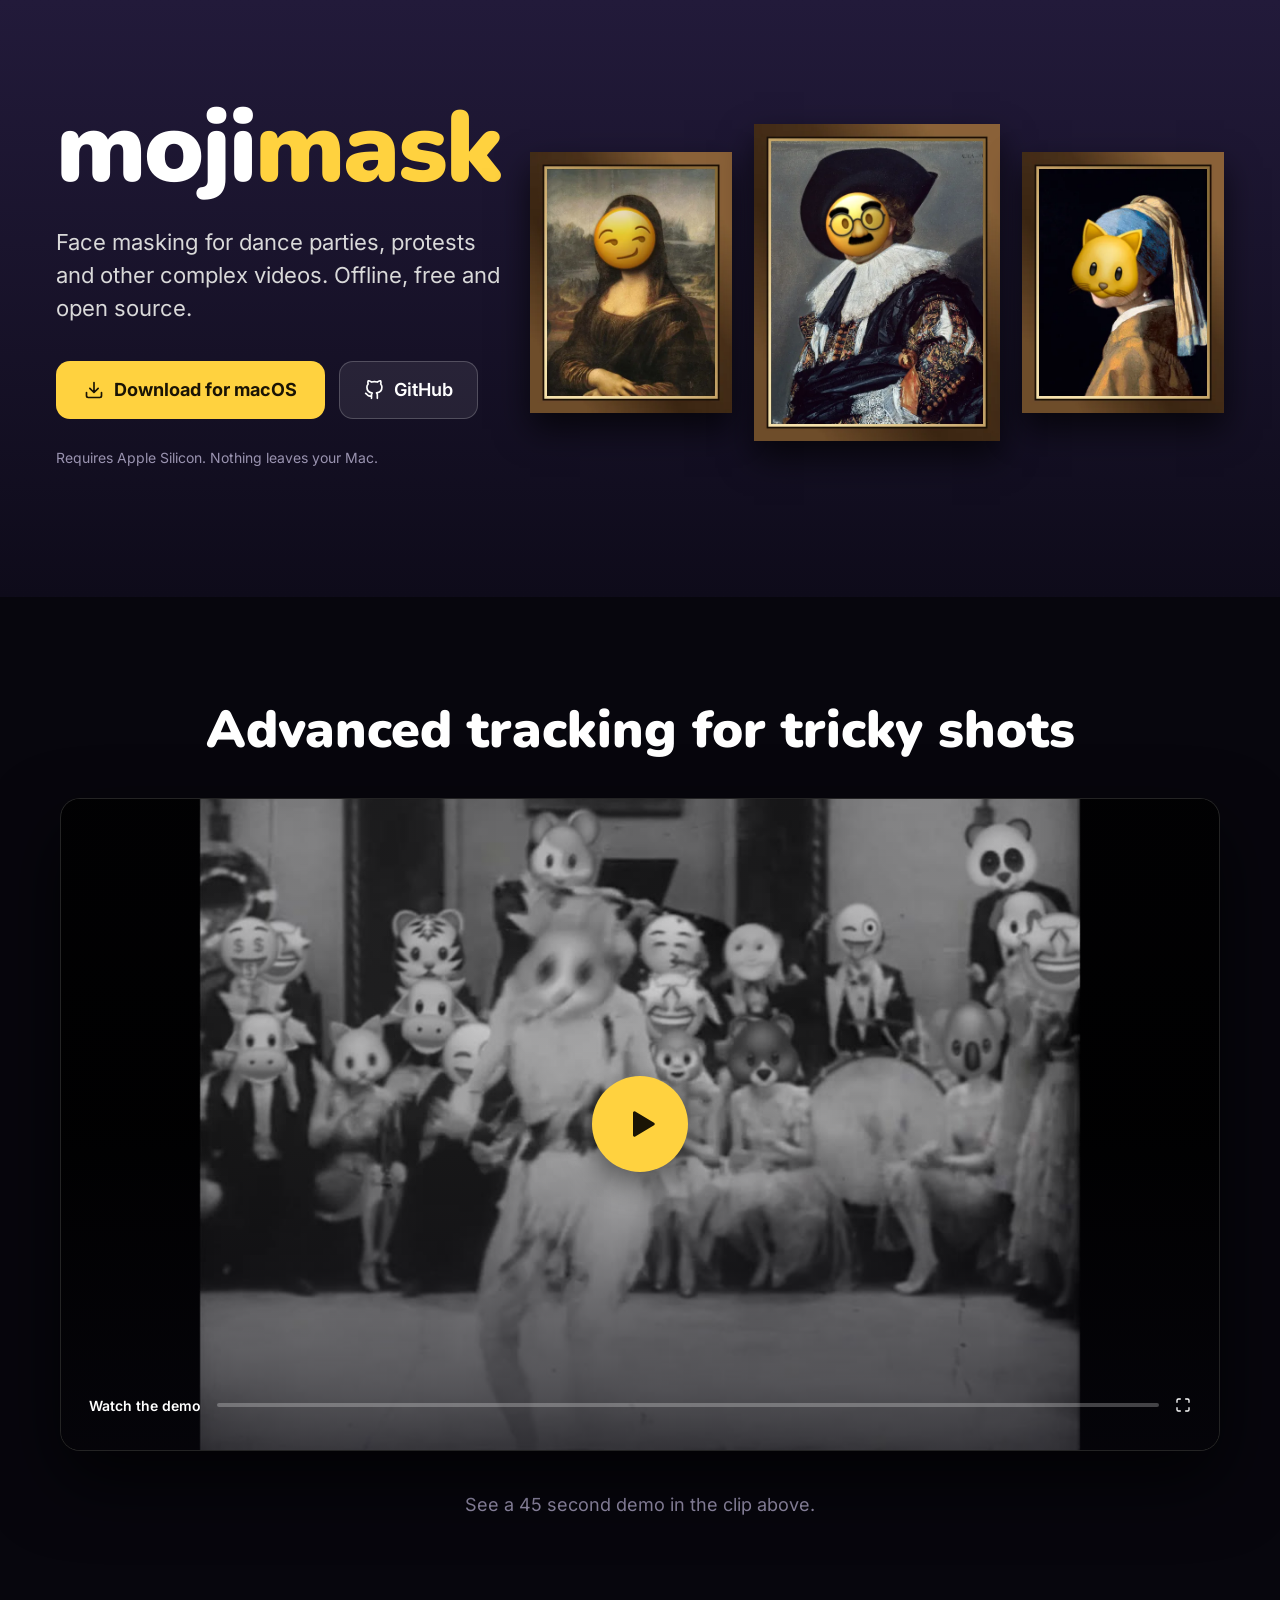
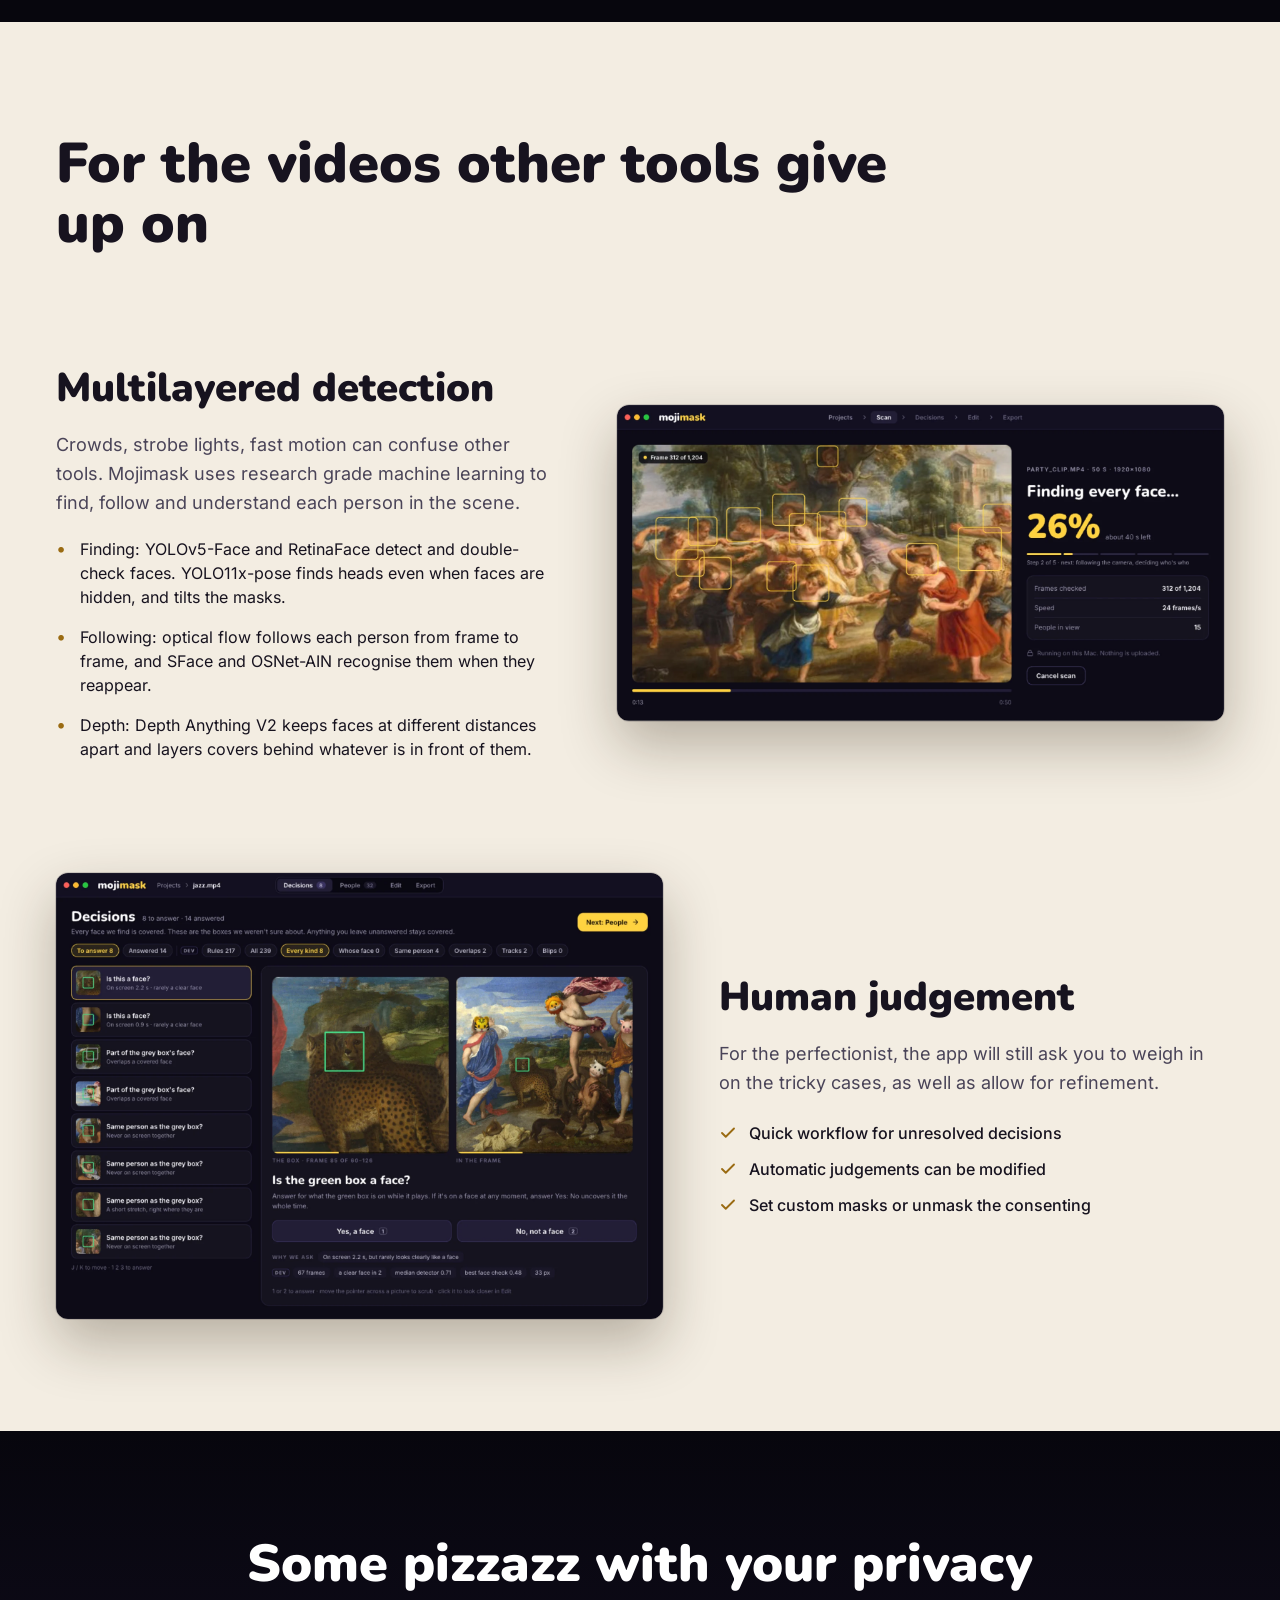
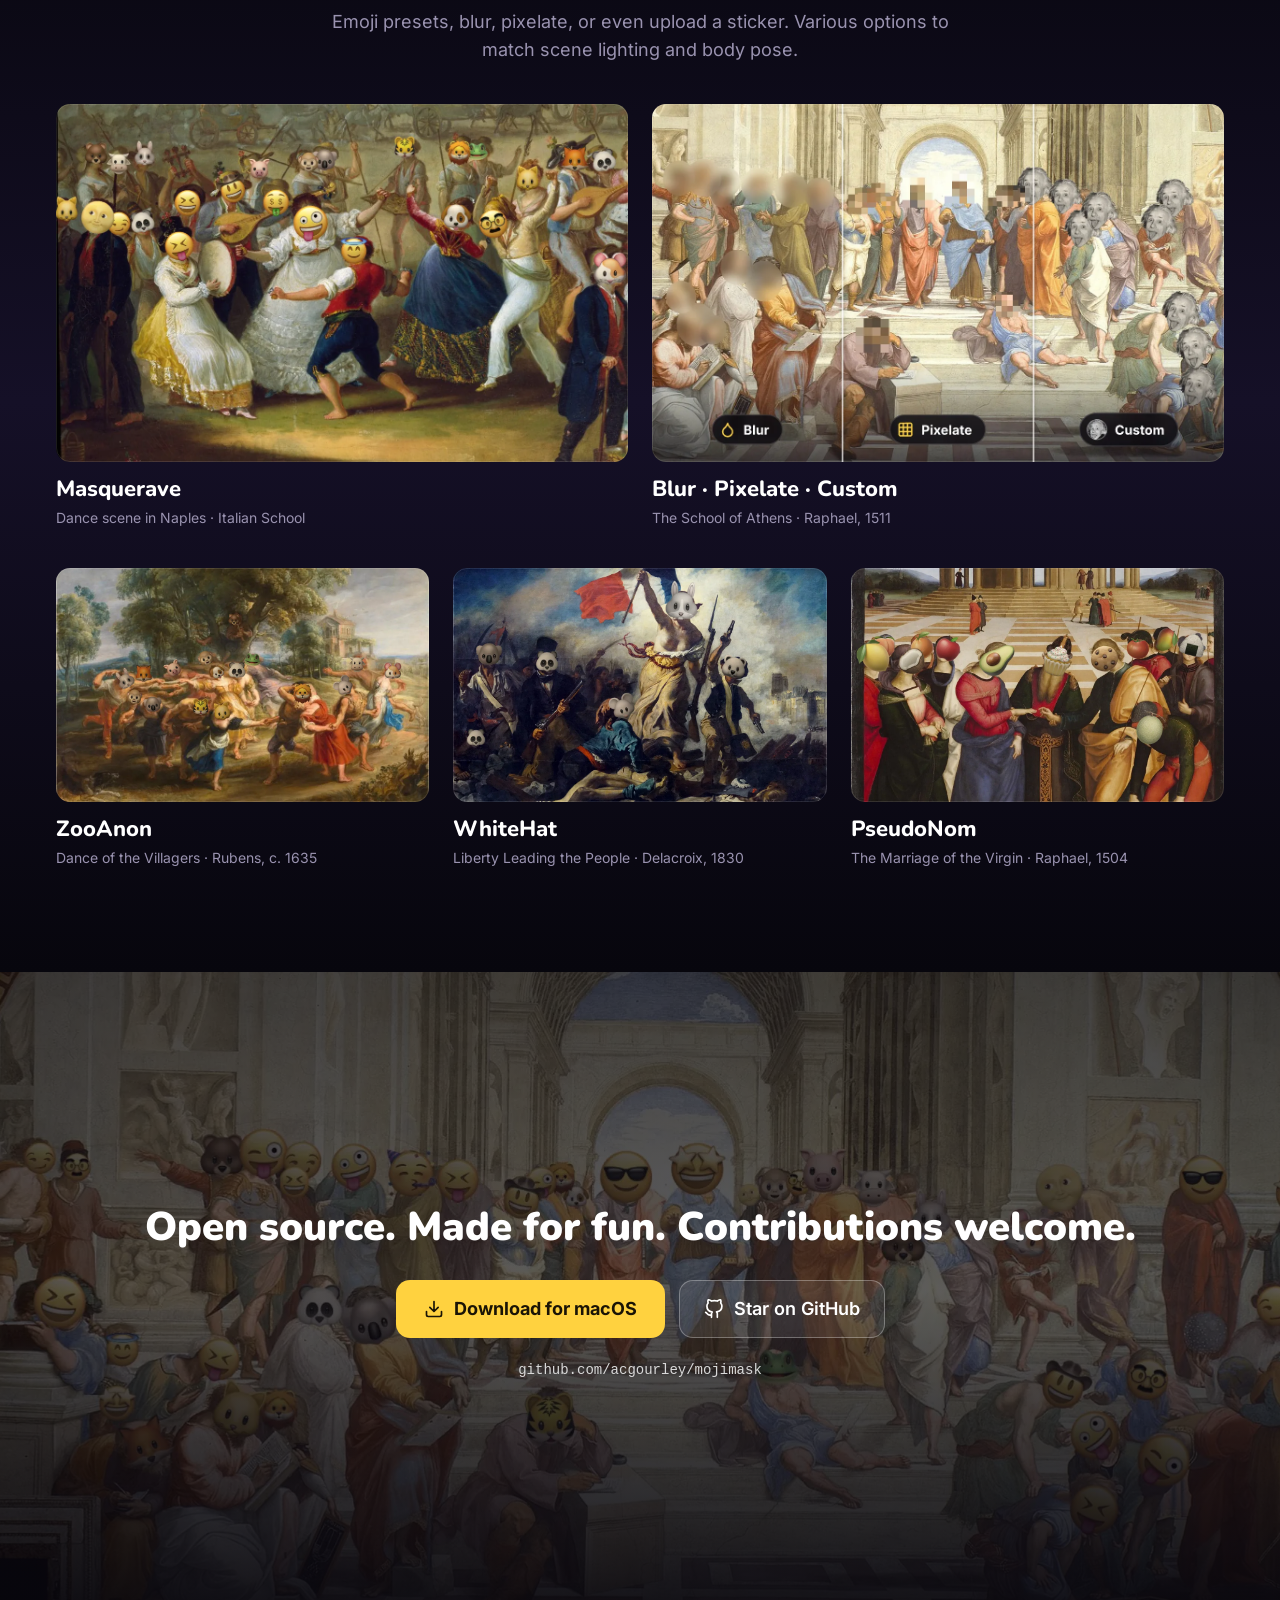
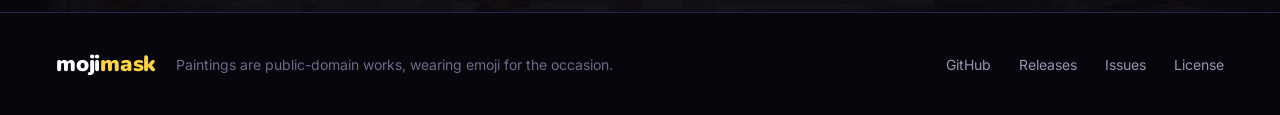
==== docs/index.html @ 40d9670f "Website: a GitHub Pages site in docs/, built from the "Website Spec" design docs/ holds a static pag" ====
<!doctype html>
<html lang="en">
<head>
  <meta charset="utf-8">
  <meta name="viewport" content="width=device-width, initial-scale=1">
  <title>mojimask: face masking for complex videos</title>
  <meta name="description" content="Face masking for dance parties, protests and other complex videos. Offline, free and open source.">
  <meta name="theme-color" content="#07060D">
  <meta property="og:title" content="mojimask">
  <meta property="og:description" content="Face masking for dance parties, protests and other complex videos. Offline, free and open source.">
  <meta property="og:image" content="img/disguise-masquerave.webp">
  <link rel="preload" href="fonts/Nunito.woff2" as="font" type="font/woff2" crossorigin>
  <link rel="stylesheet" href="style.css">
</head>
<body>

<svg width="0" height="0" style="position:absolute" aria-hidden="true">
  <symbol id="i-download" viewBox="0 0 24 24"><path d="M12 15V3M21 15v4a2 2 0 0 1-2 2H5a2 2 0 0 1-2-2v-4M7 10l5 5 5-5"/></symbol>
  <symbol id="i-github" viewBox="0 0 24 24"><path d="M9 19c-5 1.5-5-2.5-7-3m14 6v-3.87a3.37 3.37 0 0 0-.94-2.61c3.14-.35 6.44-1.54 6.44-7A5.44 5.44 0 0 0 20 4.77 5.07 5.07 0 0 0 19.91 1S18.73.65 16 2.48a13.38 13.38 0 0 0-7 0C6.27.65 5.09 1 5.09 1A5.07 5.07 0 0 0 5 4.77a5.44 5.44 0 0 0-1.5 3.78c0 5.42 3.3 6.61 6.44 7A3.37 3.37 0 0 0 9 18.13V22"/></symbol>
  <symbol id="i-check" viewBox="0 0 24 24"><path d="M20 6 9 17l-5-5"/></symbol>
  <symbol id="i-play" viewBox="0 0 24 24"><path d="M6 4.5v15a1 1 0 0 0 1.5.86l12.5-7.5a1 1 0 0 0 0-1.72L7.5 3.64A1 1 0 0 0 6 4.5Z"/></symbol>
  <symbol id="i-max" viewBox="0 0 24 24"><path d="M8 3H5a2 2 0 0 0-2 2v3M21 8V5a2 2 0 0 0-2-2h-3M3 16v3a2 2 0 0 0 2 2h3M16 21h3a2 2 0 0 0 2-2v-3"/></symbol>
</svg>

<header class="hero">
  <div class="wrap hero-body">
    <div class="hero-copy">
      <h1 class="wordmark" aria-label="mojimask">moji<b>mask</b></h1>
      <p class="subline">Face masking for dance parties, protests and other complex videos. Offline, free and open source.</p>
      <div class="actions">
        <a class="btn btn-primary" href="https://github.com/acgourley/mojimask/releases/latest">
          <svg class="icon"><use href="#i-download"/></svg>Download for macOS</a>
        <a class="btn btn-ghost" href="https://github.com/acgourley/mojimask">
          <svg class="icon"><use href="#i-github"/></svg>GitHub</a>
      </div>
      <p class="note">Requires Apple Silicon. Nothing leaves your Mac.</p>
    </div>
    <div class="gallery" aria-hidden="true">
      <img class="framed" src="img/hero-mona.webp" width="226" height="292" alt="">
      <img class="framed framed-big" src="img/hero-cavalier.webp" width="274" height="353" alt="">
      <img class="framed" src="img/hero-pearl.webp" width="226" height="292" alt="">
    </div>
  </div>
</header>

<main>
  <section class="video-section">
    <div class="wrap center">
      <h2 class="title">Advanced tracking for tricky shots</h2>
      <div class="player" id="player">
        <video id="demo" preload="none" playsinline poster="media/jazz-walkthrough-poster.jpg">
          <source src="media/jazz-walkthrough.mp4" type="video/mp4">
        </video>
        <button class="player-cover" id="play" type="button" aria-label="Play the 45 second demo">
          <span class="play-btn"><svg><use href="#i-play"/></svg></span>
          <span class="player-bar">
            <span class="player-label">Watch the demo</span>
            <span class="player-track"></span>
            <svg class="icon-sm"><use href="#i-max"/></svg>
          </span>
        </button>
      </div>
      <p class="caption">See a 45 second demo in the clip above.</p>
    </div>
  </section>

  <section class="features">
    <div class="wrap">
      <h2 class="features-title">For the videos other tools give up on</h2>

      <div class="feature">
        <div class="feature-copy">
          <h3>Multilayered detection</h3>
          <p class="feature-body">Crowds, strobe lights, fast motion can confuse other tools. Mojimask uses research grade machine learning to find, follow and understand each person in the scene.</p>
          <ul class="points">
            <li>Finding: YOLOv5-Face and RetinaFace detect and double-check faces. YOLO11x-pose finds heads even when faces are hidden, and tilts the masks.</li>
            <li>Following: optical flow follows each person from frame to frame, and SFace and OSNet-AIN recognise them when they reappear.</li>
            <li>Depth: Depth Anything V2 keeps faces at different distances apart and layers covers behind whatever is in front of them.</li>
          </ul>
        </div>
        <img class="shot" src="img/feature-scan.webp" width="680" height="353" loading="lazy"
             alt="The scan step: boxes on every dancer's face in a Rubens painting, 26% done">
      </div>

      <div class="feature feature-flip">
        <img class="shot" src="img/feature-decisions.webp" width="680" height="500" loading="lazy"
             alt="The Decisions step: two crops side by side, asking whether they are the same person">
        <div class="feature-copy">
          <h3>Human judgement</h3>
          <p class="feature-body">For the perfectionist, the app will still ask you to weigh in on the tricky cases, as well as allow for refinement.</p>
          <ul class="checks">
            <li><svg class="icon"><use href="#i-check"/></svg>Quick workflow for unresolved decisions</li>
            <li><svg class="icon"><use href="#i-check"/></svg>Automatic judgements can be modified</li>
            <li><svg class="icon"><use href="#i-check"/></svg>Set custom masks or unmask the consenting</li>
          </ul>
        </div>
      </div>
    </div>
  </section>

  <section class="disguises">
    <div class="wrap">
      <div class="center">
        <h2 class="title">Some pizzazz with your privacy</h2>
        <p class="lede">Emoji presets, blur, pixelate, or even upload a sticker. Various options to match scene lighting and body pose.</p>
      </div>
      <div class="grid grid-2">
        <figure class="disguise">
          <img src="img/disguise-masquerave.webp" width="612" height="383" loading="lazy" alt="A tarantella dance scene, every face covered by a smiling emoji">
          <figcaption><strong>Masquerave</strong><span>Dance scene in Naples · Italian School</span></figcaption>
        </figure>
        <figure class="disguise">
          <img src="img/disguise-blur-pixelate-custom.webp" width="612" height="383" loading="lazy" alt="The School of Athens in three stripes: blurred faces, pixelated faces, and one custom face on every head">
          <figcaption><strong>Blur · Pixelate · Custom</strong><span>The School of Athens · Raphael, 1511</span></figcaption>
        </figure>
      </div>
      <div class="grid grid-3">
        <figure class="disguise">
          <img src="img/disguise-zooanon.webp" width="400" height="250" loading="lazy" alt="Rubens' villagers dancing with animal emoji faces">
          <figcaption><strong>ZooAnon</strong><span>Dance of the Villagers · Rubens, c. 1635</span></figcaption>
        </figure>
        <figure class="disguise">
          <img src="img/disguise-whitehat.webp" width="400" height="250" loading="lazy" alt="Liberty Leading the People with white animal emoji faces">
          <figcaption><strong>WhiteHat</strong><span>Liberty Leading the People · Delacroix, 1830</span></figcaption>
        </figure>
        <figure class="disguise">
          <img src="img/disguise-pseudonom.webp" width="400" height="250" loading="lazy" alt="The Marriage of the Virgin with fruit and food emoji faces">
          <figcaption><strong>PseudoNom</strong><span>The Marriage of the Virgin · Raphael, 1504</span></figcaption>
        </figure>
      </div>
    </div>
  </section>

  <section class="cta">
    <div class="wrap center cta-content">
      <h2 class="cta-title">Open source. Made for fun. Contributions welcome.</h2>
      <div class="actions">
        <a class="btn btn-primary" href="https://github.com/acgourley/mojimask/releases/latest">
          <svg class="icon"><use href="#i-download"/></svg>Download for macOS</a>
        <a class="btn btn-ghost btn-ghost-strong" href="https://github.com/acgourley/mojimask">
          <svg class="icon"><use href="#i-github"/></svg>Star on GitHub</a>
      </div>
      <a class="repo" href="https://github.com/acgourley/mojimask">github.com/acgourley/mojimask</a>
    </div>
  </section>
</main>

<footer class="footer">
  <div class="wrap footer-body">
    <div class="footer-brand">
      <span class="wordmark wordmark-sm">moji<b>mask</b></span>
      <span class="footer-note">Paintings are public-domain works, wearing emoji for the occasion.</span>
    </div>
    <nav class="footer-links">
      <a href="https://github.com/acgourley/mojimask">GitHub</a>
      <a href="https://github.com/acgourley/mojimask/releases">Releases</a>
      <a href="https://github.com/acgourley/mojimask/issues">Issues</a>
      <a href="https://github.com/acgourley/mojimask/blob/main/LICENSE">License</a>
    </nav>
  </div>
</footer>

<script>
  (function () {
    var video = document.getElementById("demo"), cover = document.getElementById("play");
    cover.addEventListener("click", function () {
      cover.hidden = true;
      video.controls = true;
      video.play();
    });
  })();
</script>
</body>
</html>
---- docs/style.css ----
/* mojimask's website. Built from the "Website Spec" board in the mojimask pen.dev design.
   Fonts are the app's own (web/fonts, SIL OFL): Nunito for headings and the wordmark, Inter for text. */
@font-face { font-family: "Nunito"; font-weight: 200 1000; font-display: swap; src: url("fonts/Nunito.woff2") format("woff2"); }
@font-face { font-family: "Inter"; font-weight: 100 900; font-display: swap; src: url("fonts/Inter.woff2") format("woff2"); }

:root {
  color-scheme: dark;
  --bg: #07060D;
  --text: #FFFFFF; --soft: #D9D9D9; --dim: #9A93B0; --faint: #6F6988; --line: #2A2540;
  --accent: #FFD23F; --ink: #1A1405;
  --paper: #F3EDE2; --paper-ink: #17131F; --paper-body: #4A4458; --paper-mark: #9A6B12;
  --display: "Nunito", ui-rounded, "SF Pro Rounded", -apple-system, sans-serif;
  --body: "Inter", -apple-system, BlinkMacSystemFont, "Segoe UI", sans-serif;
  --mono: ui-monospace, "SF Mono", Menlo, monospace;
  --gutter: 96px;
}
* { box-sizing: border-box; }
html, body { margin: 0; }
body { background: var(--bg); color: var(--text); font: 16px/1.5 var(--body); -webkit-font-smoothing: antialiased; overflow-x: hidden; }
img { display: block; max-width: 100%; height: auto; }
a { color: inherit; }
h1, h2, h3, p, ul, figure { margin: 0; }
.wrap { max-width: calc(1248px + 2 * var(--gutter)); margin: 0 auto; padding: 0 var(--gutter); }
.center { display: flex; flex-direction: column; align-items: center; text-align: center; }

/* wordmark: moji in white, mask in yellow */
.wordmark { font: 900 100px/1 var(--display); letter-spacing: -0.02em; color: #fff; white-space: nowrap; }
.wordmark b { font-weight: inherit; color: var(--accent); }
.wordmark-sm { font-size: 22px; letter-spacing: -0.01em; }

/* buttons */
.actions { display: flex; flex-wrap: wrap; gap: 14px; padding-top: 8px; }
.btn { display: inline-flex; align-items: center; gap: 10px; border-radius: 14px; font: 600 18px/22px var(--body); text-decoration: none; white-space: nowrap; transition: transform .15s, background-color .15s, box-shadow .15s; }
.btn:hover { transform: translateY(-1px); }
.btn:focus-visible, .player-cover:focus-visible, .footer-links a:focus-visible, .repo:focus-visible { outline: 2px solid var(--accent); outline-offset: 3px; }
.btn-primary { background: var(--accent); color: var(--ink); font-weight: 700; padding: 18px 28px; }
.btn-primary:hover { box-shadow: 0 8px 24px #FFD23F40; }
.btn-ghost { background: #FFFFFF14; border: 1px solid #FFFFFF33; color: #fff; padding: 17px 24px; }
.btn-ghost:hover { background: #FFFFFF22; }
.btn-ghost-strong { border-color: #FFFFFF4D; }
.icon, .icon-sm { width: 20px; height: 20px; flex: none; fill: none; stroke: currentColor; stroke-width: 2; stroke-linecap: round; stroke-linejoin: round; }
.icon-sm { width: 16px; height: 16px; }

/* hero */
.hero { background: linear-gradient(180deg, #221A3A 0%, #0E0B1A 100%); }
.hero-body { display: flex; align-items: center; justify-content: space-between; gap: 24px; min-height: 597px; padding-top: 40px; padding-bottom: 72px; }
.hero-copy { display: flex; flex-direction: column; gap: 28px; max-width: 450px; flex: none; }
.subline { color: var(--soft); font-size: 22px; line-height: 1.5; }
.note { color: var(--dim); font-size: 14px; }
.gallery { display: flex; align-items: center; gap: 22px; min-width: 0; }
.framed { width: 226px; box-shadow: 0 16px 32px #000000AA; flex: 0 1 auto; min-width: 0; }
.framed-big { width: 274px; }

/* video */
.video-section { padding: 104px 0; }
.video-section .center { gap: 40px; }
.title { font: 900 52px/1.1 var(--display); }
.player { position: relative; width: 100%; max-width: 1160px; aspect-ratio: 16 / 9; border-radius: 20px; overflow: hidden; border: 1px solid #FFFFFF24; box-shadow: 0 30px 70px #000000B3; background: #000; }
.player video { display: block; width: 100%; height: 100%; object-fit: contain; }
.player-cover { position: absolute; inset: 0; width: 100%; border: 0; padding: 0; cursor: pointer; color: #fff; font: inherit;
  background: linear-gradient(180deg, #07060D33 0%, #07060D1A 50%, #07060DB3 100%); }
.player-cover[hidden] { display: none; }
.play-btn { position: absolute; left: 50%; top: 50%; width: 96px; height: 96px; margin: -48px 0 0 -48px; border-radius: 50%; background: var(--accent); box-shadow: 0 10px 30px #00000080; display: grid; place-items: center; transition: transform .15s; }
.play-btn svg { width: 36px; height: 36px; fill: var(--ink); margin-left: 4px; }
.player-cover:hover .play-btn { transform: scale(1.06); }
.player-bar { position: absolute; left: 28px; right: 28px; bottom: 34px; display: flex; align-items: center; gap: 16px; }
.player-label { font-size: 14px; font-weight: 600; white-space: nowrap; }
.player-track { flex: 1; height: 4px; border-radius: 2px; background: #FFFFFF40; }
.caption { color: var(--dim); font-size: 18px; }

/* features: the light section */
.features { background: var(--paper); color: var(--paper-ink); padding: 112px 0; }
.features .wrap { display: flex; flex-direction: column; gap: 112px; }
.features-title { font: 900 56px/60px var(--display); max-width: 860px; }
.feature { display: flex; align-items: center; gap: 88px; }
.feature-copy { flex: 1; display: flex; flex-direction: column; gap: 20px; min-width: 0; }
.feature h3 { font: 900 40px/44px var(--display); }
.feature-body { color: var(--paper-body); font-size: 18px; line-height: 29px; }
.shot { width: 680px; flex: none; border-radius: 12px; outline: 1px solid #17131F26; box-shadow: 0 24px 56px #2A1F0A4D; }
.points, .checks { list-style: none; padding: 0; display: flex; flex-direction: column; }
.points { gap: 16px; }
.points li { position: relative; padding-left: 24px; font-size: 16px; line-height: 24px; }
.points li::before { content: "•"; position: absolute; left: 0; color: var(--paper-mark); font-size: 18px; }
.checks { gap: 12px; padding-top: 4px; }
.checks li { display: flex; align-items: center; gap: 12px; font-weight: 500; }
.checks .icon { width: 18px; height: 18px; color: var(--paper-mark); stroke-width: 2.5; }

/* disguises */
.disguises { background: linear-gradient(180deg, #07060D 0%, #151027 50%, #07060D 100%); padding: 104px 0; }
.disguises .wrap { display: flex; flex-direction: column; gap: 40px; }
.disguises .center { gap: 16px; }
.lede { color: var(--dim); font-size: 18px; line-height: 1.55; max-width: 640px; }
.grid { display: grid; gap: 24px; }
.grid-2 { grid-template-columns: repeat(2, 1fr); }
.grid-3 { grid-template-columns: repeat(3, 1fr); }
.disguise { display: flex; flex-direction: column; gap: 14px; }
.disguise img { width: 100%; aspect-ratio: 8 / 5; object-fit: cover; border-radius: 14px; outline: 1px solid #FFFFFF1A; outline-offset: -1px; }
.disguise figcaption { display: flex; flex-direction: column; gap: 4px; }
.disguise strong { font: 800 22px/1.25 var(--display); }
.disguise span { color: var(--dim); font-size: 14px; }

/* closing call */
.cta { position: relative; min-height: 640px; display: flex; align-items: center;
  background: linear-gradient(180deg, #07060DBF 0%, #07060DA6 50%, #07060DF2 100%), url("img/cta-athens.webp") center / cover no-repeat; }
.cta-content { gap: 24px; width: 100%; padding-top: 80px; padding-bottom: 80px; }
.cta-title { font: 900 40px/42px var(--display); max-width: 1039px; }
.cta .actions { justify-content: center; }
.repo { color: var(--soft); font: 14px var(--mono); text-decoration: none; }
.repo:hover { text-decoration: underline; }

/* footer */
.footer { border-top: 1px solid var(--line); }
.footer-body { display: flex; align-items: center; justify-content: space-between; gap: 24px; padding-top: 40px; padding-bottom: 40px; }
.footer-brand { display: flex; align-items: center; gap: 20px; }
.footer-note { color: var(--faint); font-size: 14px; }
.footer-links { display: flex; gap: 28px; }
.footer-links a { color: var(--dim); font-size: 14px; text-decoration: none; }
.footer-links a:hover { color: #fff; }

/* narrower screens */
@media (max-width: 1280px) {
  :root { --gutter: 56px; }
  .feature { gap: 56px; }
  .shot { width: 52%; }
}
@media (max-width: 1080px) {
  .hero-body { flex-direction: column; align-items: flex-start; padding-top: 64px; }
  .gallery { align-self: center; }
  .feature, .feature-flip { flex-direction: column; align-items: stretch; }
  .feature-flip .shot { order: 2; }
  .shot { width: 100%; }
  .grid-3 { grid-template-columns: repeat(2, 1fr); }
  .footer-body { flex-direction: column; align-items: flex-start; }
}
@media (max-width: 720px) {
  :root { --gutter: 20px; }
  .wordmark { font-size: 72px; }
  .wordmark-sm { font-size: 22px; }
  .subline { font-size: 19px; }
  .hero-body { min-height: 0; gap: 40px; padding-bottom: 56px; }
  .gallery { gap: 10px; }
  .actions { width: 100%; }
  .btn { flex: 1 1 auto; justify-content: center; }
  .title { font-size: 36px; }
  .features-title { font-size: 38px; line-height: 1.1; }
  .feature h3 { font-size: 30px; line-height: 1.15; }
  .video-section, .disguises { padding: 72px 0; }
  .features { padding: 72px 0; }
  .features .wrap { gap: 72px; }
  .player { border-radius: 12px; }
  .play-btn { width: 64px; height: 64px; margin: -32px 0 0 -32px; }
  .play-btn svg { width: 26px; height: 26px; }
  .player-bar { left: 14px; right: 14px; bottom: 14px; }
  .grid-2, .grid-3 { grid-template-columns: 1fr; }
  .cta { min-height: 520px; }
  .cta-title { font-size: 30px; line-height: 1.15; }
  .footer-brand { flex-direction: column; align-items: flex-start; gap: 8px; }
  .footer-links { flex-wrap: wrap; gap: 16px 24px; }
}
@media (prefers-reduced-motion: reduce) { * { transition: none !important; } }
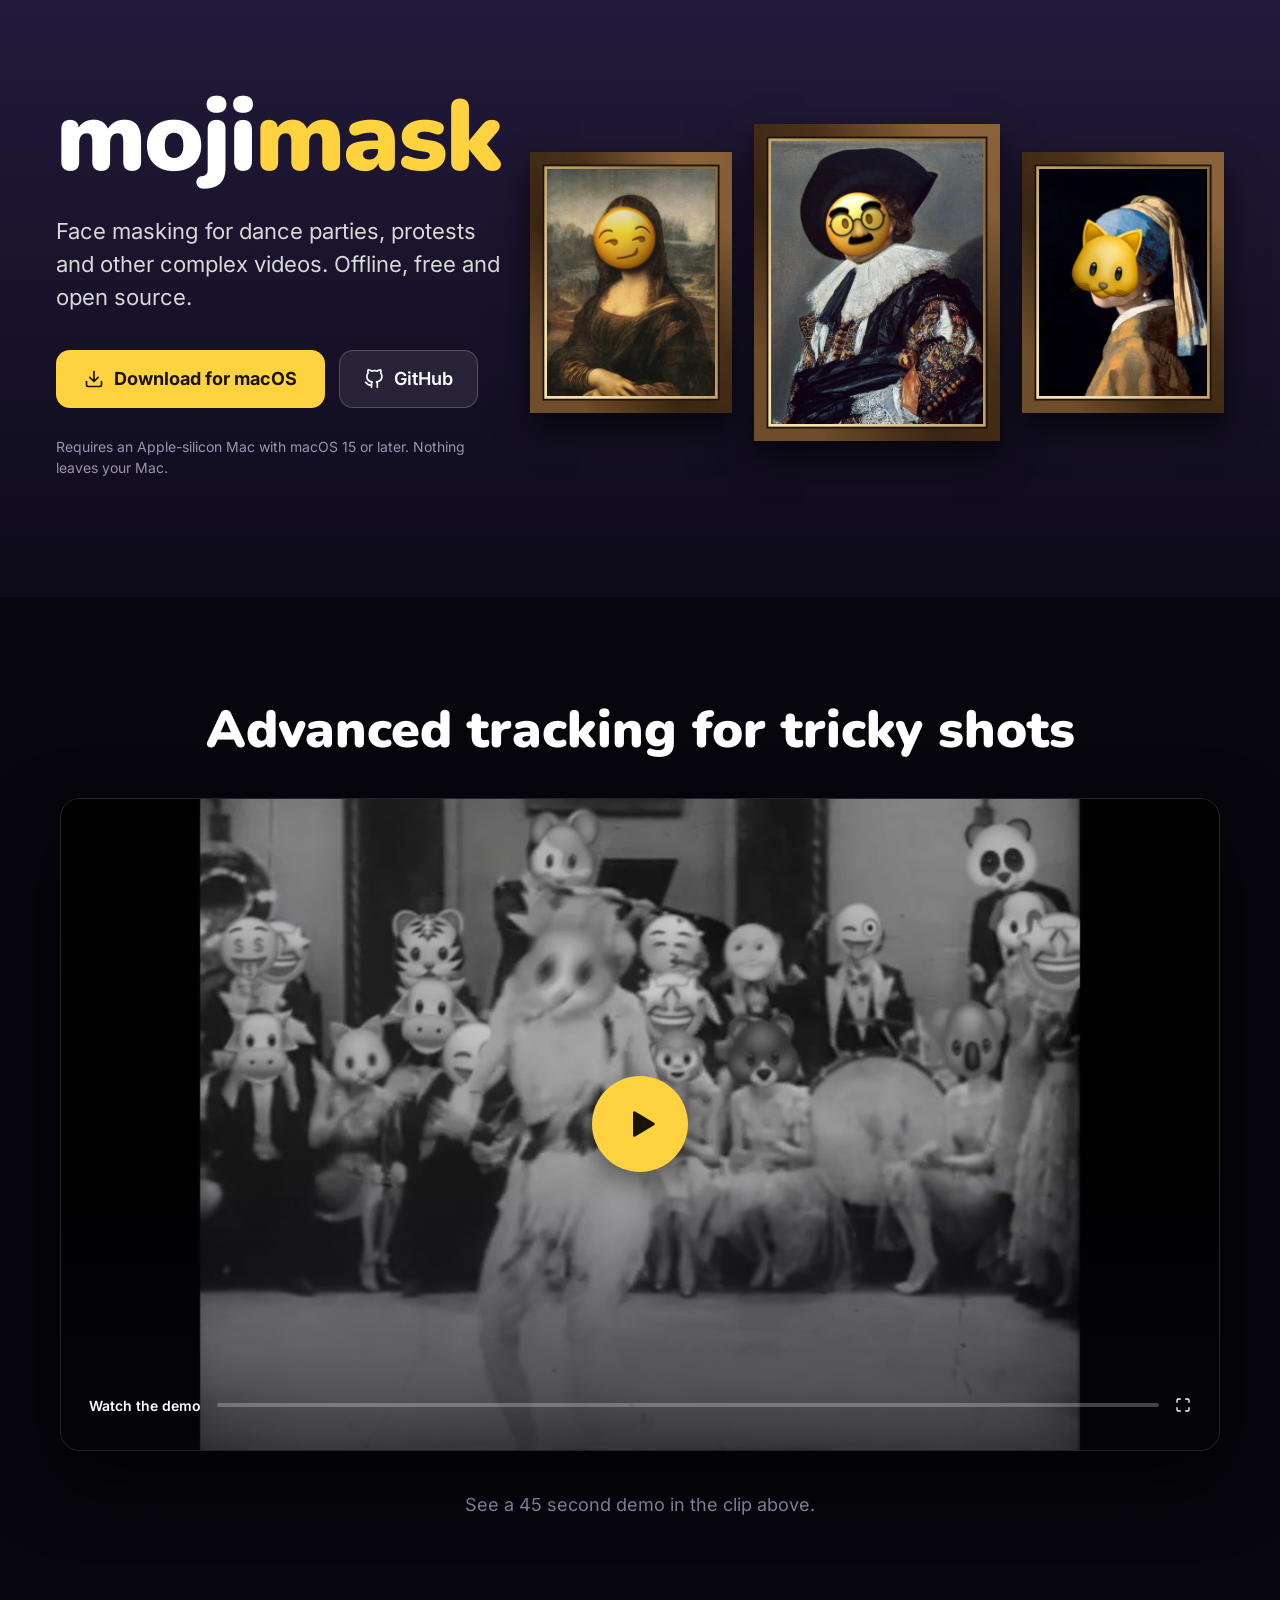
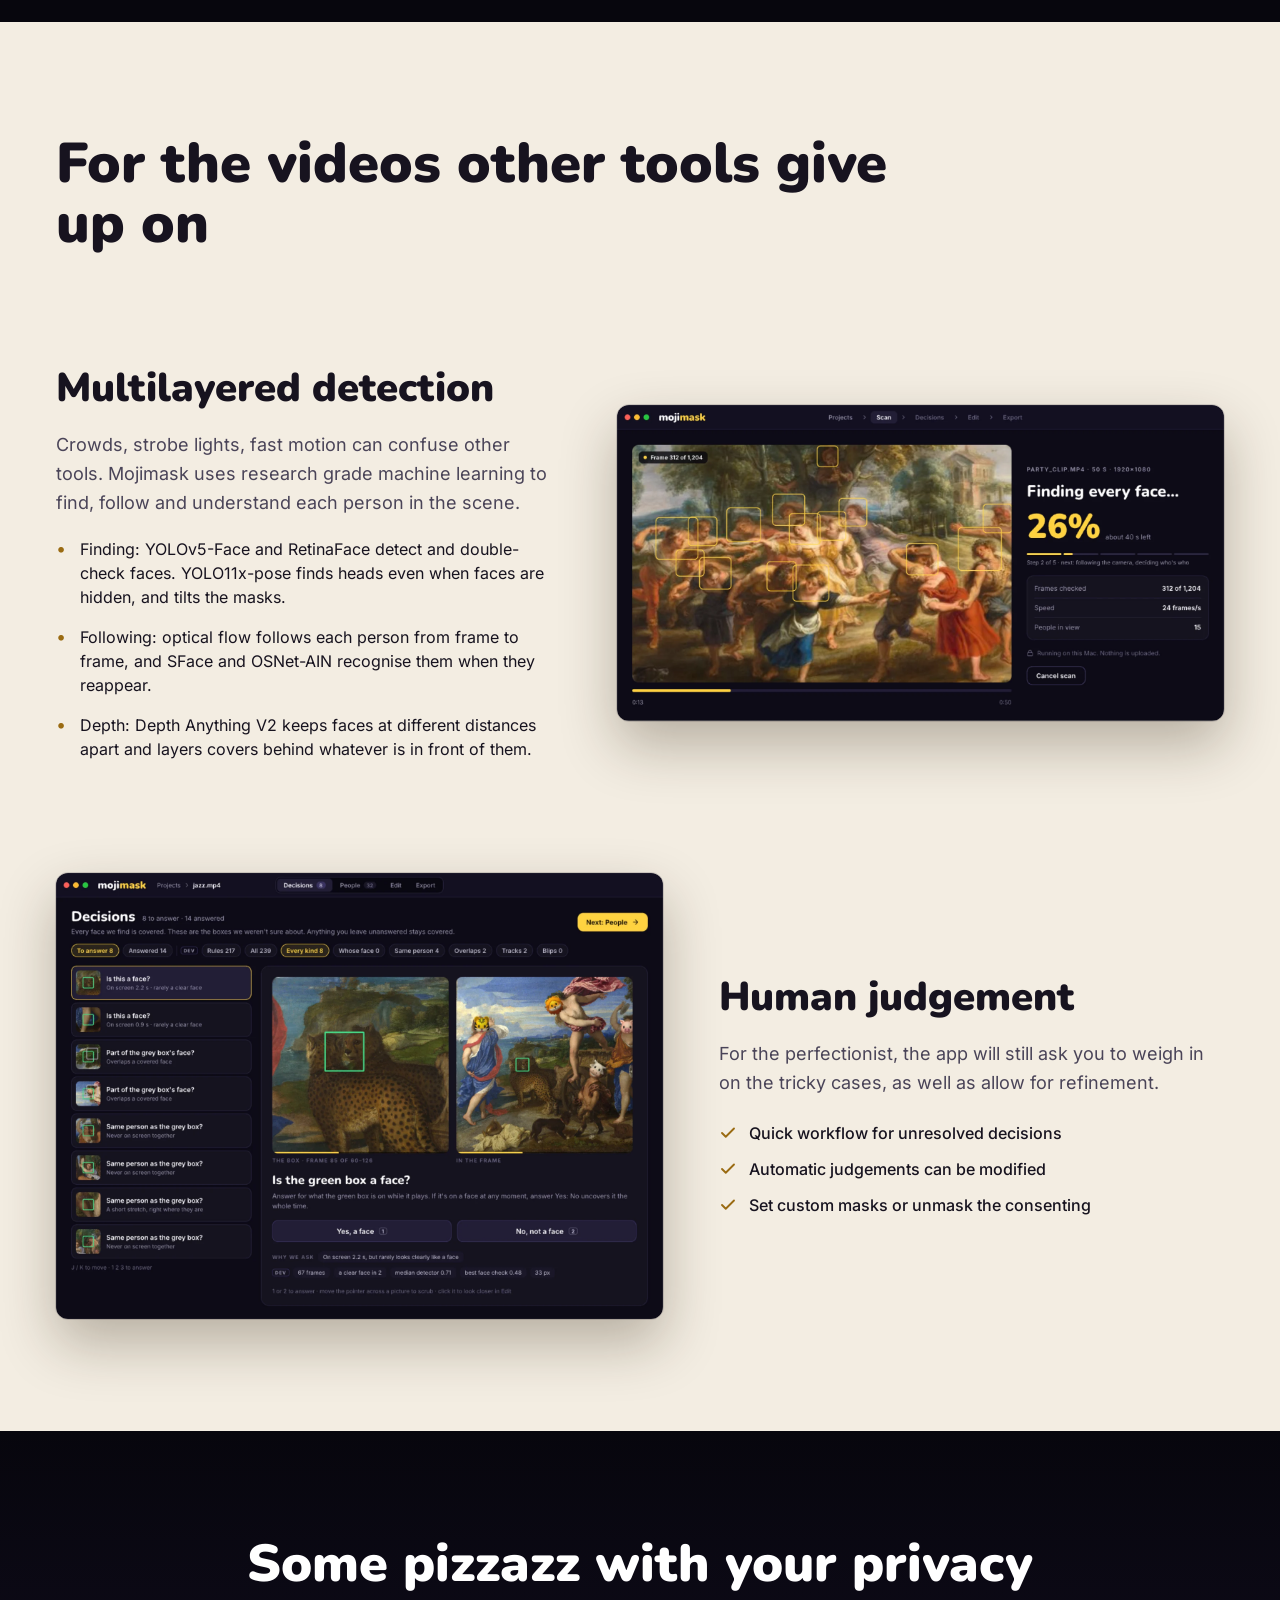
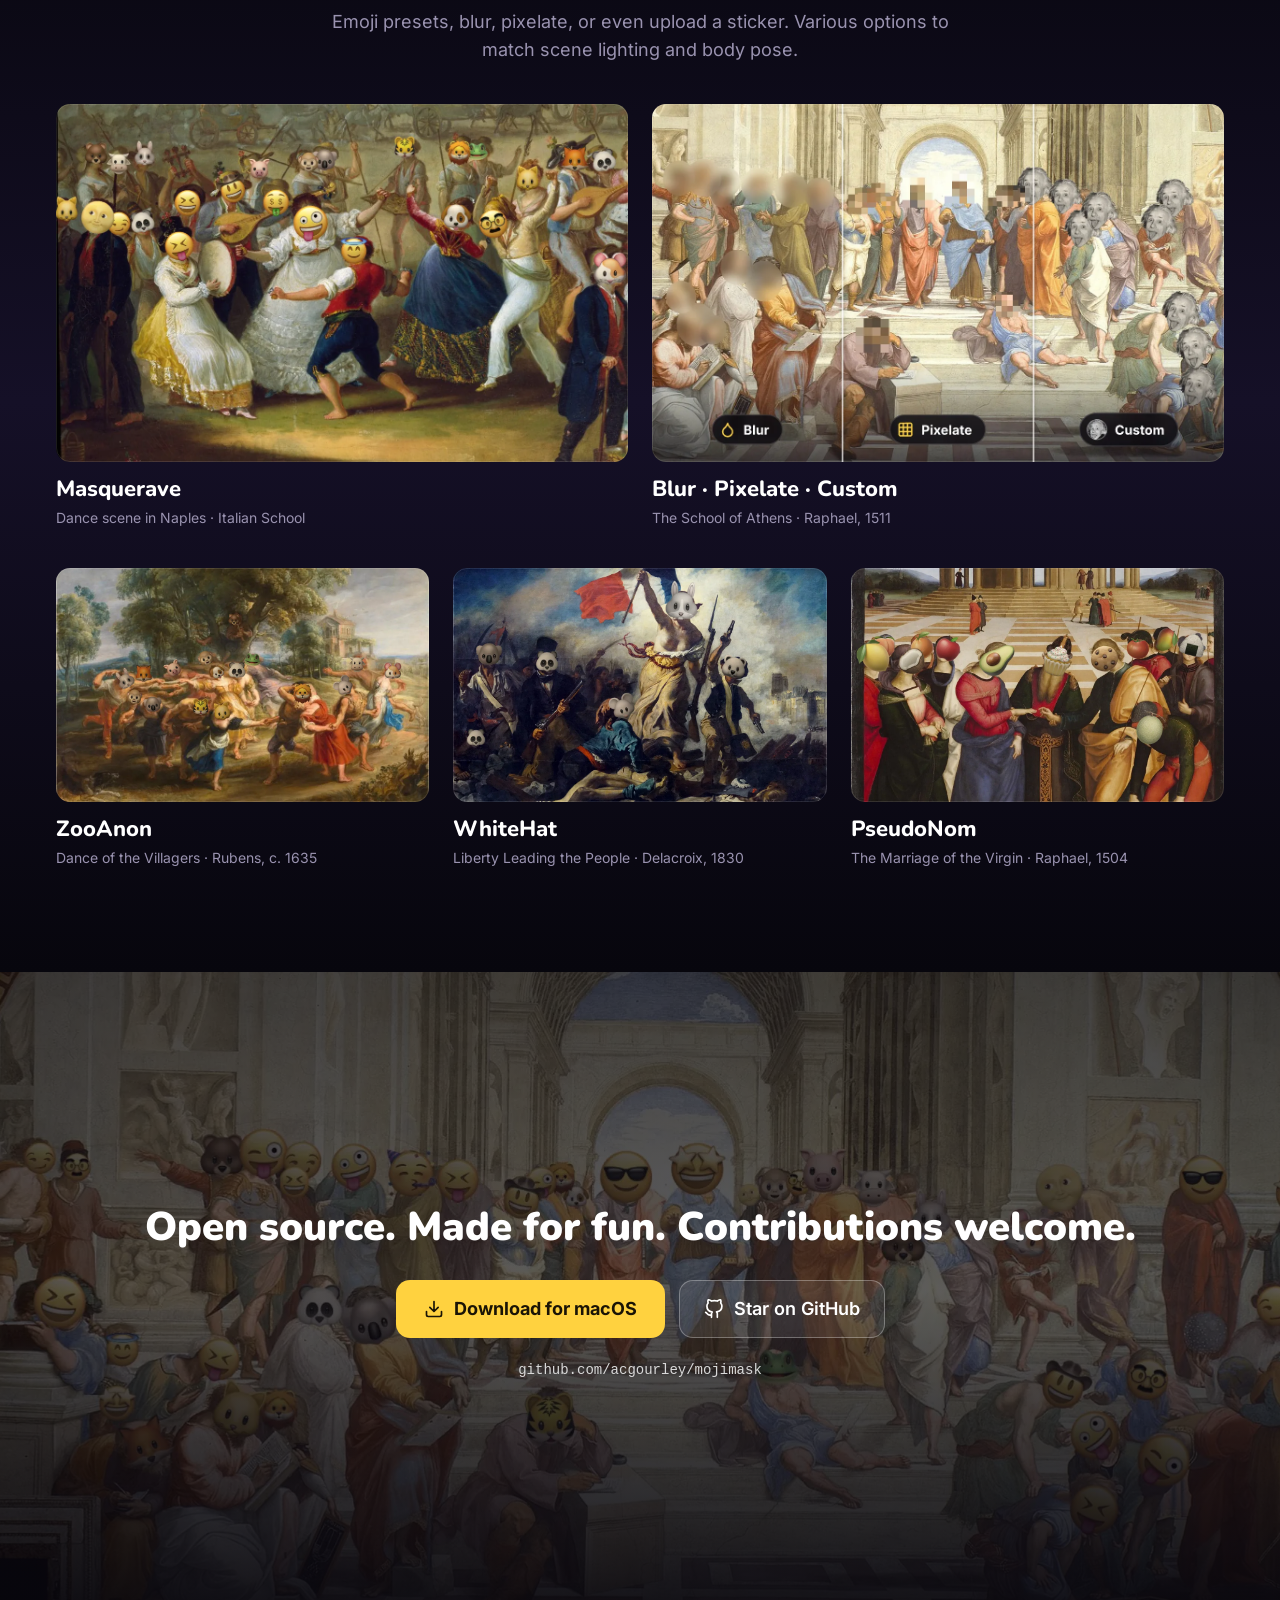
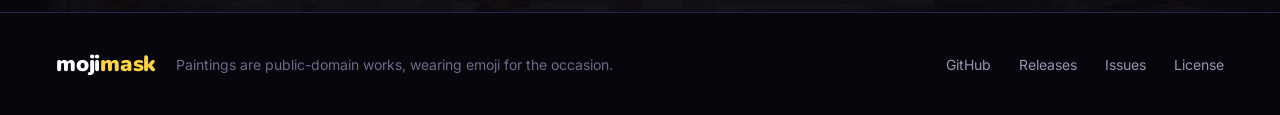
==== commit db7a4f17: "mojimask 0.2: the native app only; the Python app, its tools and Python motion removed The repositor" ====
--- a/docs/index.html
+++ b/docs/index.html
@@ -3,12 +3,30 @@
 <head>
   <meta charset="utf-8">
   <meta name="viewport" content="width=device-width, initial-scale=1">
-  <title>mojimask: face masking for complex videos</title>
+  <title>Mojimask: face masking for complex videos</title>
   <meta name="description" content="Face masking for dance parties, protests and other complex videos. Offline, free and open source.">
   <meta name="theme-color" content="#07060D">
-  <meta property="og:title" content="mojimask">
+  <link rel="canonical" href="https://acgourley.github.io/mojimask/">
+  <link rel="icon" type="image/png" href="img/favicon.png">
+  <link rel="apple-touch-icon" href="img/apple-touch-icon.png">
+
+  <!-- link previews (Facebook, Slack, iMessage, LinkedIn, Discord...): image URLs must be absolute -->
+  <meta property="og:type" content="website">
+  <meta property="og:site_name" content="Mojimask">
+  <meta property="og:url" content="https://acgourley.github.io/mojimask/">
+  <meta property="og:title" content="Mojimask: face masking for complex videos">
   <meta property="og:description" content="Face masking for dance parties, protests and other complex videos. Offline, free and open source.">
-  <meta property="og:image" content="img/disguise-masquerave.webp">
+  <meta property="og:image" content="https://acgourley.github.io/mojimask/img/social-card.jpg">
+  <meta property="og:image:type" content="image/jpeg">
+  <meta property="og:image:width" content="1200">
+  <meta property="og:image:height" content="630">
+  <meta property="og:image:alt" content="A painted dance scene, every face covered by an emoji, with the Mojimask logo">
+  <meta property="og:locale" content="en_US">
+  <meta name="twitter:card" content="summary_large_image">
+  <meta name="twitter:title" content="Mojimask: face masking for complex videos">
+  <meta name="twitter:description" content="Face masking for dance parties, protests and other complex videos. Offline, free and open source.">
+  <meta name="twitter:image" content="https://acgourley.github.io/mojimask/img/social-card.jpg">
+  <meta name="twitter:image:alt" content="A painted dance scene, every face covered by an emoji, with the Mojimask logo">
   <link rel="preload" href="fonts/Nunito.woff2" as="font" type="font/woff2" crossorigin>
   <link rel="stylesheet" href="style.css">
 </head>
@@ -28,12 +46,12 @@
       <h1 class="wordmark" aria-label="mojimask">moji<b>mask</b></h1>
       <p class="subline">Face masking for dance parties, protests and other complex videos. Offline, free and open source.</p>
       <div class="actions">
-        <a class="btn btn-primary" href="https://github.com/acgourley/mojimask/releases/latest">
+        <a class="btn btn-primary" href="https://github.com/acgourley/mojimask/releases/latest/download/Mojimask.dmg">
           <svg class="icon"><use href="#i-download"/></svg>Download for macOS</a>
         <a class="btn btn-ghost" href="https://github.com/acgourley/mojimask">
           <svg class="icon"><use href="#i-github"/></svg>GitHub</a>
       </div>
-      <p class="note">Requires Apple Silicon. Nothing leaves your Mac.</p>
+      <p class="note">Requires an Apple-silicon Mac with macOS 15 or later. Nothing leaves your Mac.</p>
     </div>
     <div class="gallery" aria-hidden="true">
       <img class="framed" src="img/hero-mona.webp" width="226" height="292" alt="">
@@ -135,7 +153,7 @@
     <div class="wrap center cta-content">
       <h2 class="cta-title">Open source. Made for fun. Contributions welcome.</h2>
       <div class="actions">
-        <a class="btn btn-primary" href="https://github.com/acgourley/mojimask/releases/latest">
+        <a class="btn btn-primary" href="https://github.com/acgourley/mojimask/releases/latest/download/Mojimask.dmg">
           <svg class="icon"><use href="#i-download"/></svg>Download for macOS</a>
         <a class="btn btn-ghost btn-ghost-strong" href="https://github.com/acgourley/mojimask">
           <svg class="icon"><use href="#i-github"/></svg>Star on GitHub</a>
